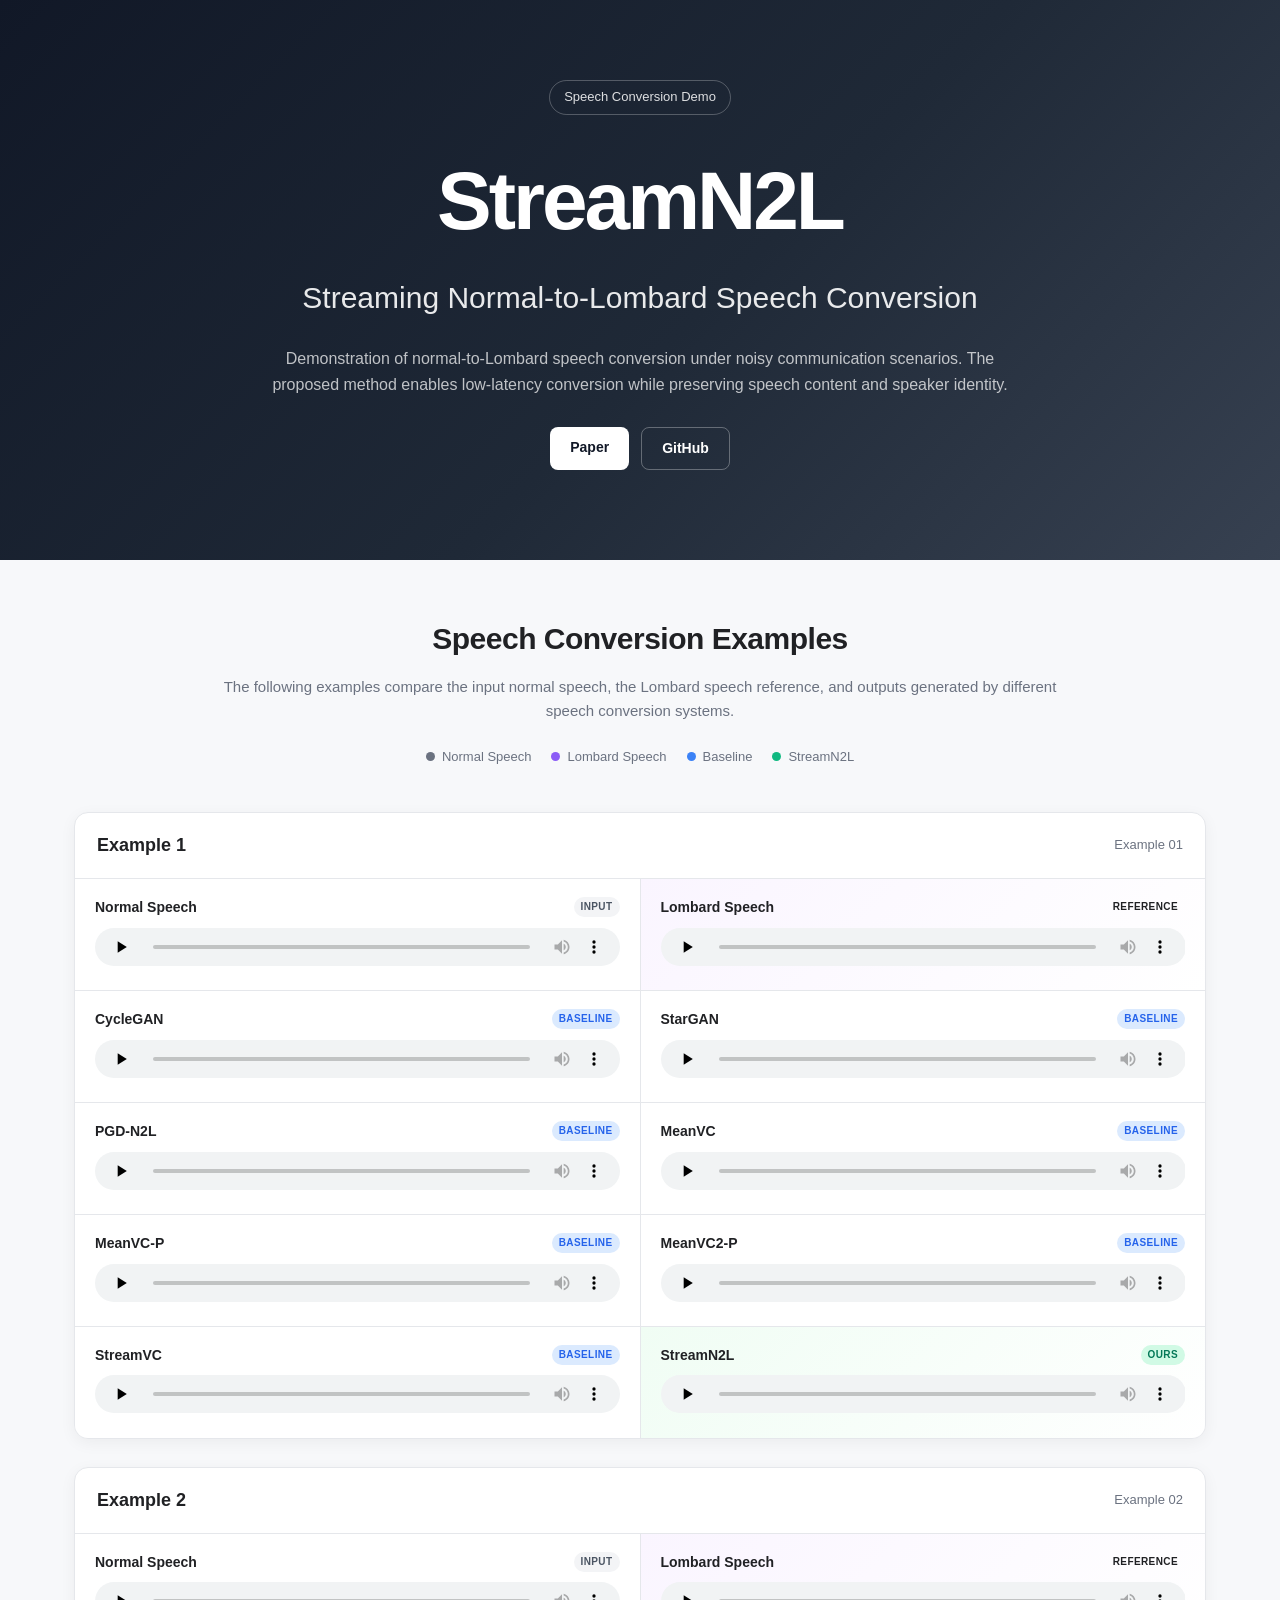
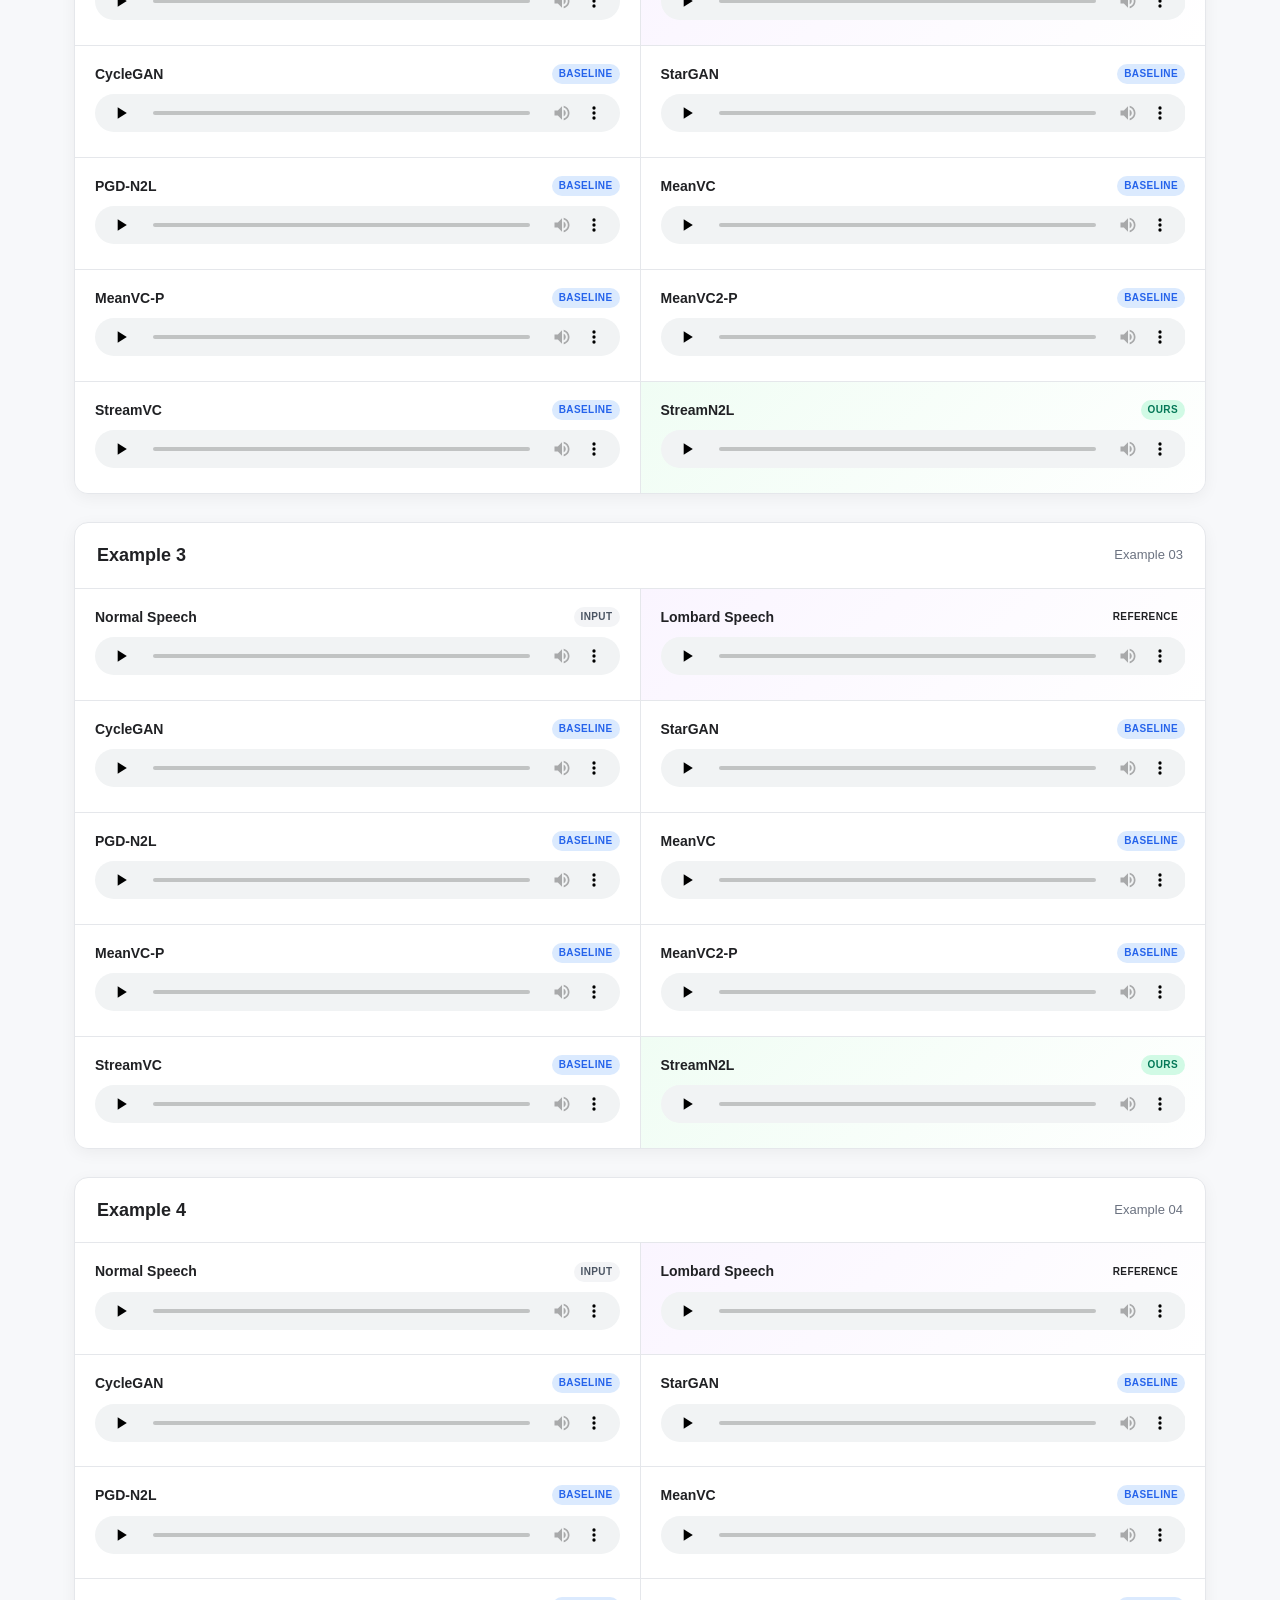
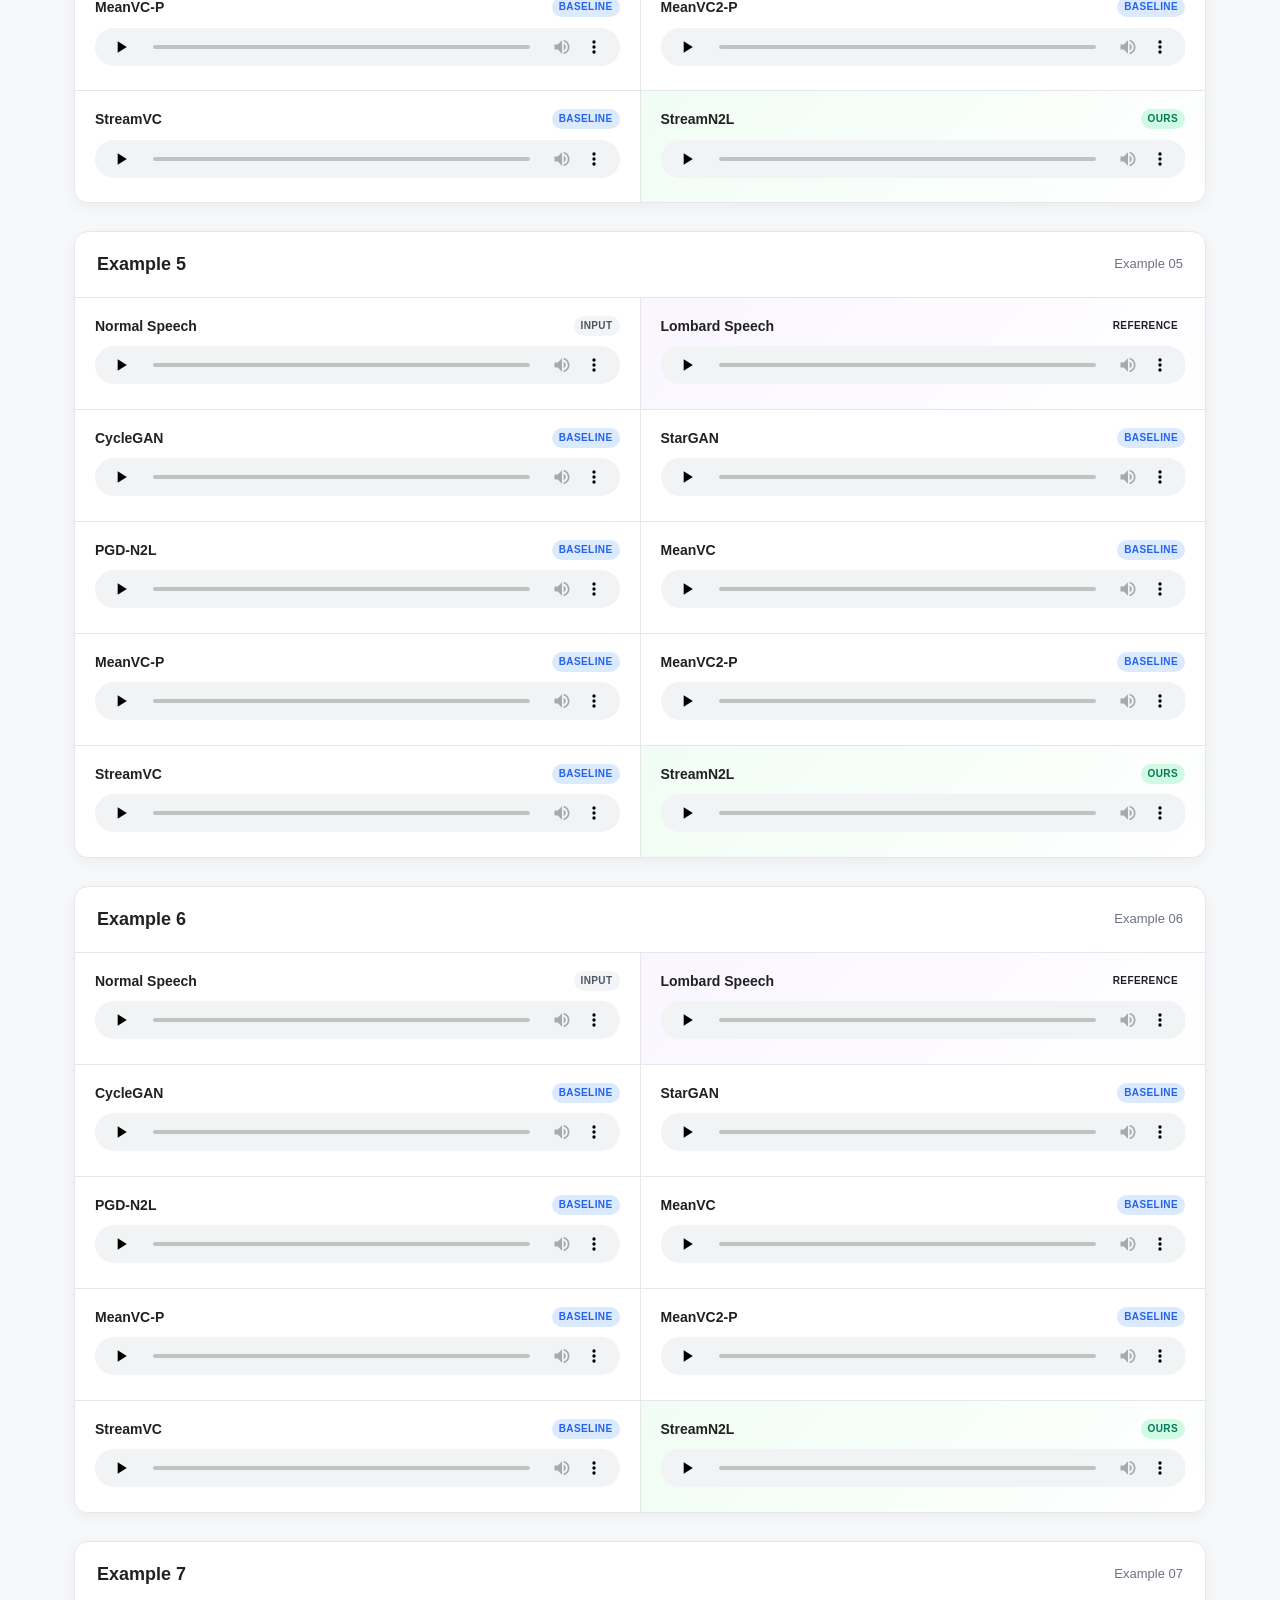
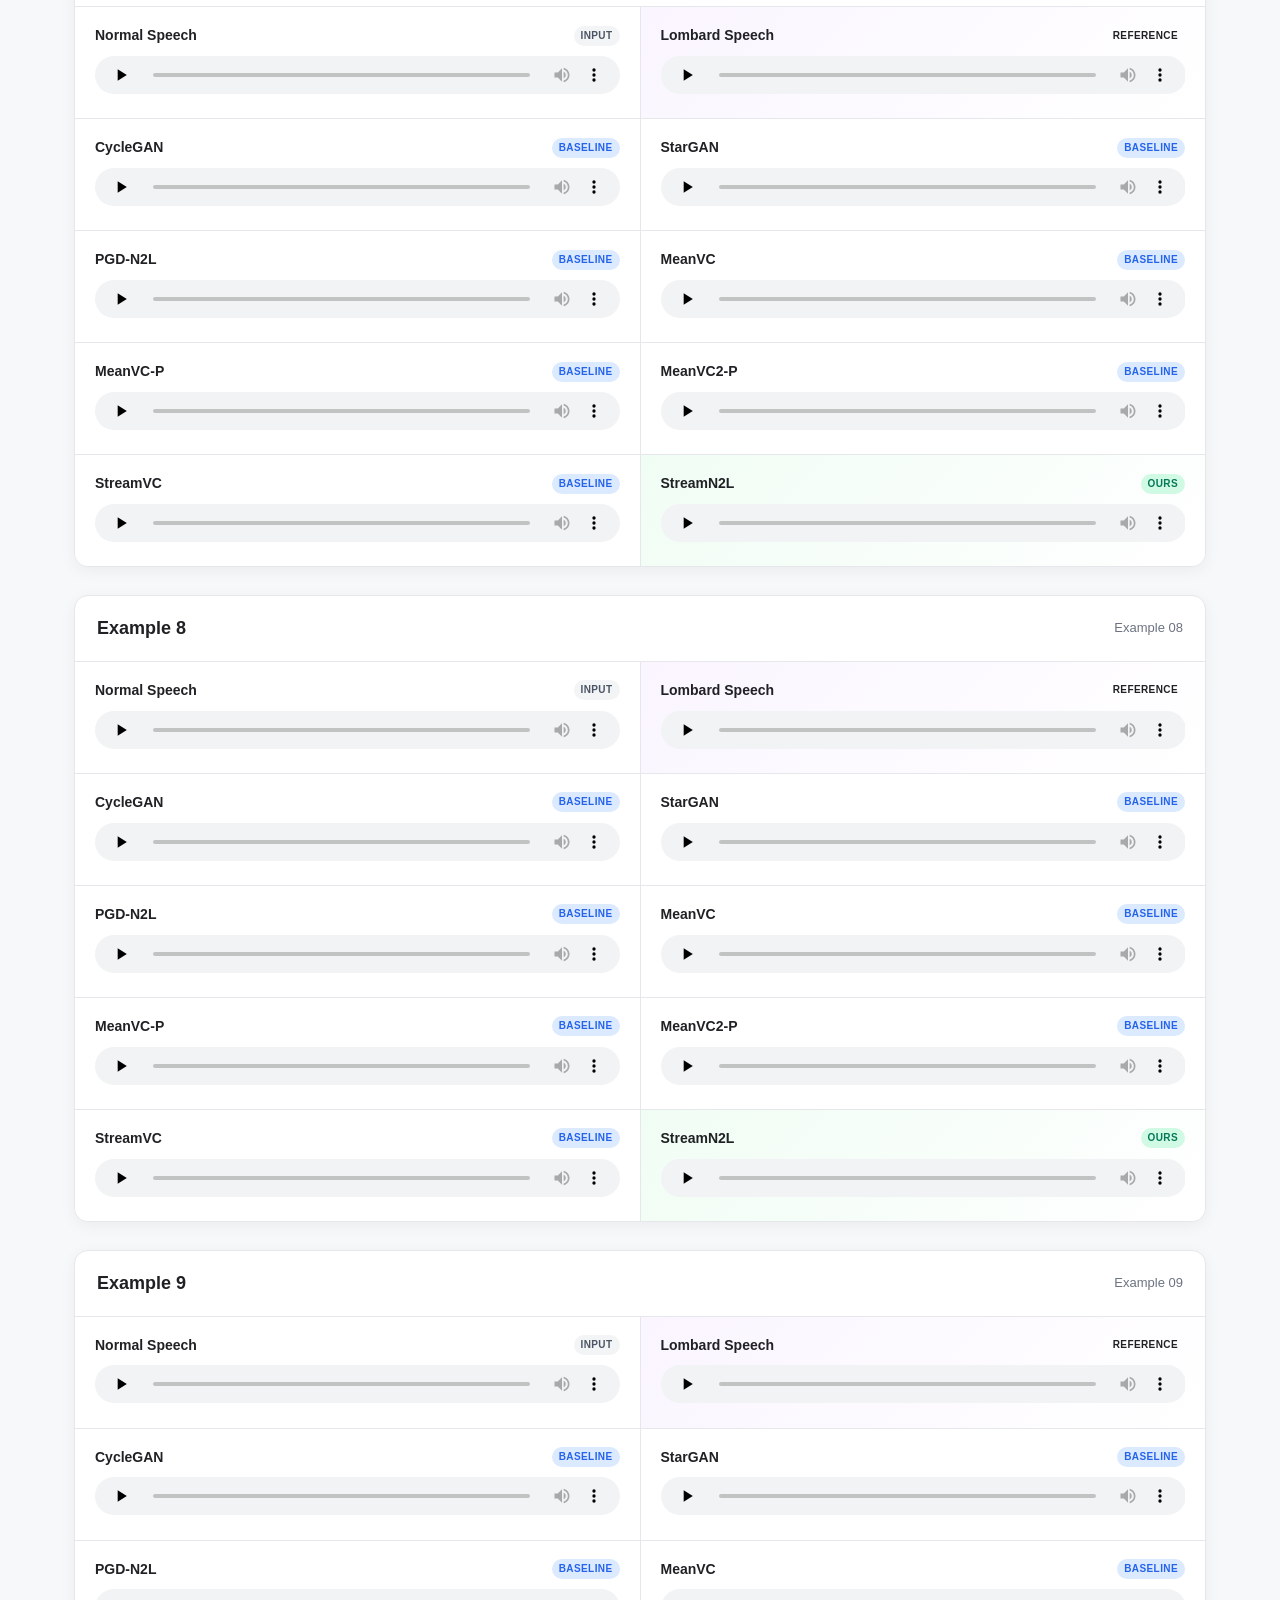
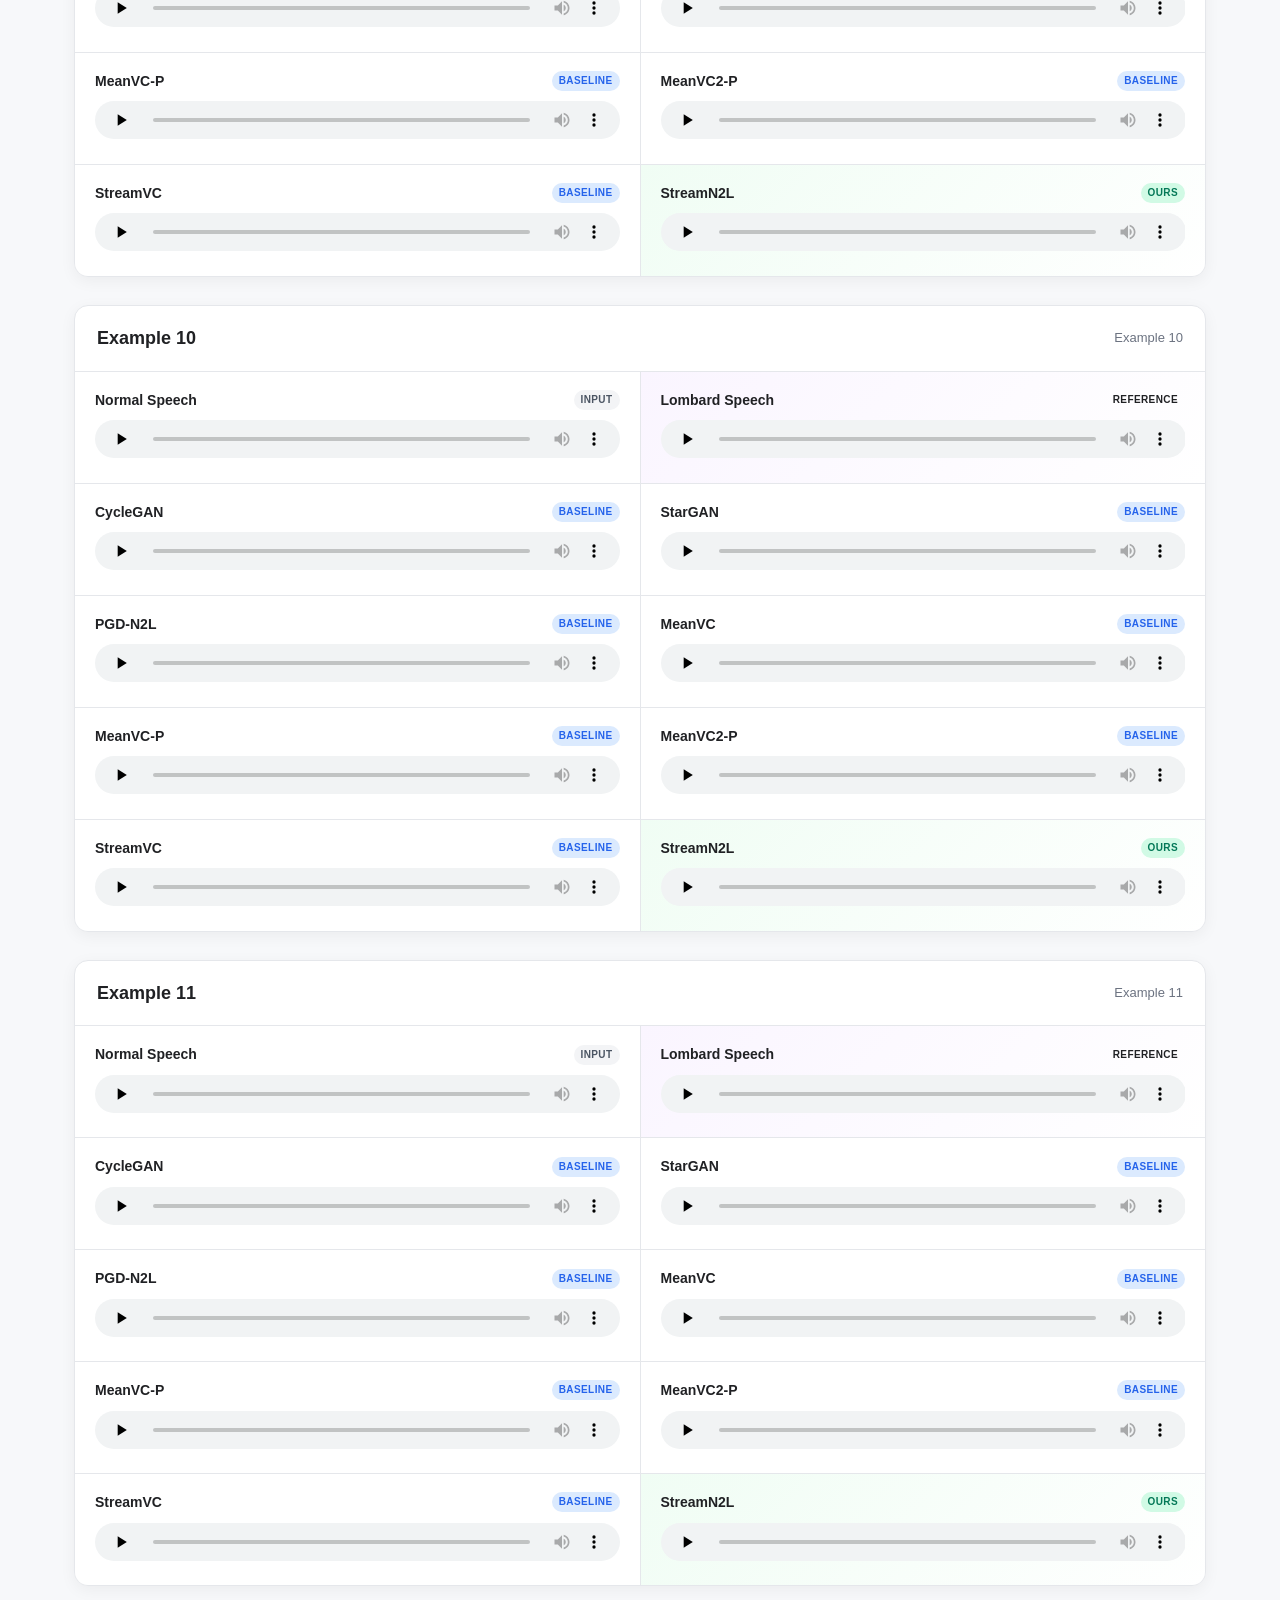
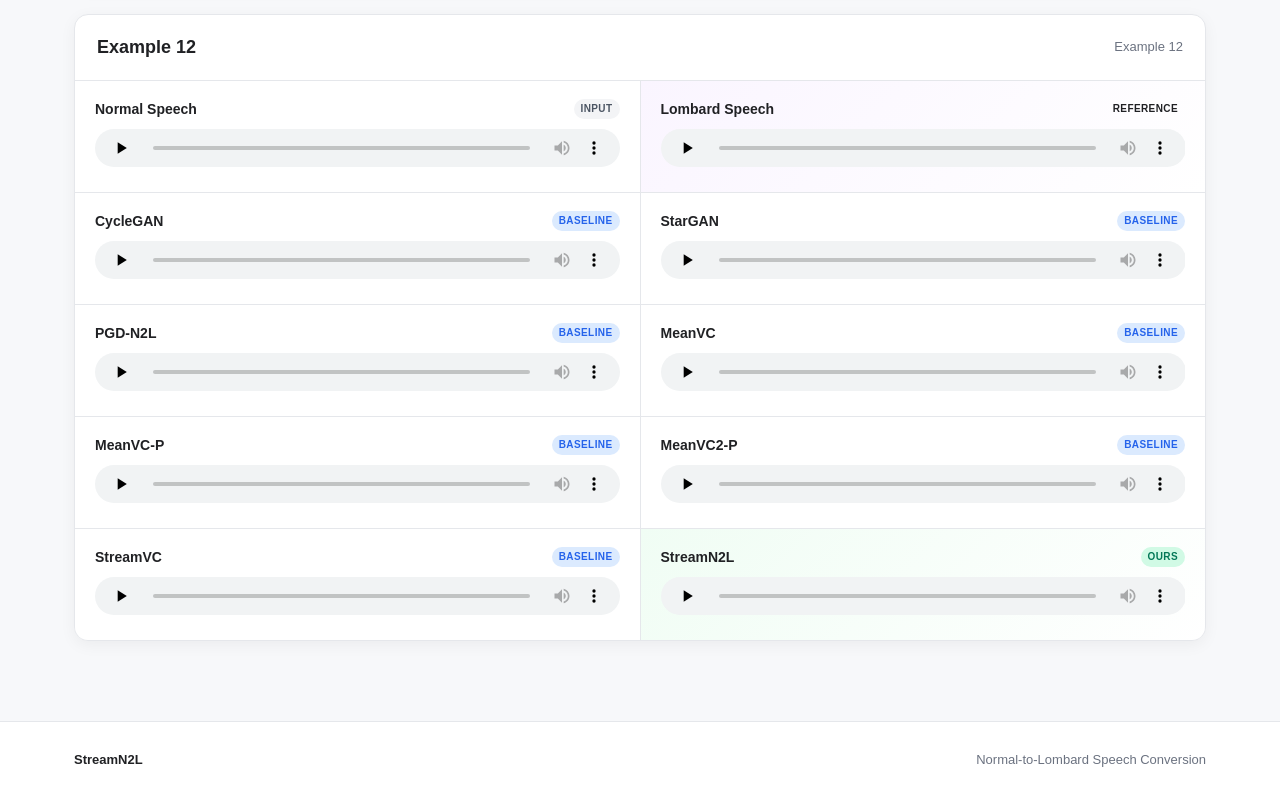
==== index.html @ 9d195c68 "Add StreamN2L demo html" ====
<!DOCTYPE html>
<html lang="en">
<head>
    <meta charset="UTF-8">
    <meta name="viewport" content="width=device-width, initial-scale=1.0">

    <title>StreamN2L | Speech Conversion Demo</title>

    <meta
        name="description"
        content="Speech conversion demo for StreamN2L."
    >

    <link rel="stylesheet" href="style.css">
</head>

<body>

<header class="hero">
    <div class="hero-container">

        <div class="badge">
            Speech Conversion Demo
        </div>

        <h1>
            StreamN2L
        </h1>

        <h2>
            Streaming Normal-to-Lombard Speech Conversion
        </h2>

        <p class="hero-description">
            Demonstration of normal-to-Lombard speech conversion under noisy
            communication scenarios. The proposed method enables low-latency
            conversion while preserving speech content and speaker identity.
        </p>

        <div class="hero-links">
            <a href="#" class="button primary">
                Paper
            </a>

            <a href="#" class="button secondary">
                GitHub
            </a>
        </div>

    </div>
</header>


<main class="container">

    <section class="intro">

        <h2>Speech Conversion Examples</h2>

        <p>
            The following examples compare the input normal speech, the
            Lombard speech reference, and outputs generated by different
            speech conversion systems.
        </p>

        <div class="legend">

            <div class="legend-item">
                <span class="legend-dot normal"></span>
                Normal Speech
            </div>

            <div class="legend-item">
                <span class="legend-dot target"></span>
                Lombard Speech
            </div>

            <div class="legend-item">
                <span class="legend-dot baseline"></span>
                Baseline
            </div>

            <div class="legend-item">
                <span class="legend-dot ours"></span>
                StreamN2L
            </div>

        </div>

    </section>


    <section id="examples" class="examples">
        <!-- Generated automatically by script.js -->
    </section>

</main>


<footer>

    <div class="footer-container">

        <strong>StreamN2L</strong>

        <span>
            Normal-to-Lombard Speech Conversion
        </span>

    </div>

</footer>


<script src="script.js"></script>

</body>
</html>
---- style.css ----
:root {
    --bg: #f7f8fa;
    --card: #ffffff;
    --text: #202124;
    --muted: #6b7280;
    --border: #e5e7eb;

    --normal: #6b7280;
    --target: #8b5cf6;
    --baseline: #3b82f6;
    --ours: #10b981;

    --accent: #111827;

    --shadow:
        0 4px 16px rgba(0, 0, 0, 0.05);
}


* {
    box-sizing: border-box;
}


html {
    scroll-behavior: smooth;
}


body {
    margin: 0;

    font-family:
        -apple-system,
        BlinkMacSystemFont,
        "Segoe UI",
        Roboto,
        Helvetica,
        Arial,
        sans-serif;

    color: var(--text);
    background: var(--bg);

    line-height: 1.6;
}


/* =========================
   Hero
   ========================= */

.hero {
    background:
        linear-gradient(
            135deg,
            #111827 0%,
            #1f2937 55%,
            #374151 100%
        );

    color: white;

    padding:
        80px 24px
        90px;
}


.hero-container {
    max-width: 1000px;

    margin: auto;

    text-align: center;
}


.badge {
    display: inline-block;

    padding: 6px 14px;

    border: 1px solid rgba(255,255,255,0.25);

    border-radius: 999px;

    font-size: 13px;

    color: rgba(255,255,255,0.85);

    margin-bottom: 20px;
}


.hero h1 {
    margin: 0;

    font-size: clamp(48px, 8vw, 82px);

    font-weight: 750;

    letter-spacing: -3px;
}


.hero h2 {
    margin:
        8px 0
        24px;

    font-size:
        clamp(20px, 3vw, 30px);

    font-weight: 450;

    color: rgba(255,255,255,0.9);
}


.hero-description {
    max-width: 760px;

    margin:
        0 auto
        30px;

    color: rgba(255,255,255,0.72);

    font-size: 16px;
}


.hero-links {
    display: flex;

    justify-content: center;

    gap: 12px;

    flex-wrap: wrap;
}


.button {
    display: inline-block;

    padding: 9px 20px;

    border-radius: 8px;

    text-decoration: none;

    font-size: 14px;

    font-weight: 600;

    transition:
        transform 0.15s ease,
        background 0.15s ease;
}


.button:hover {
    transform: translateY(-1px);
}


.button.primary {
    color: #111827;

    background: white;
}


.button.secondary {
    color: white;

    border:
        1px solid
        rgba(255,255,255,0.3);
}


/* =========================
   Main
   ========================= */

.container {
    max-width: 1180px;

    margin: auto;

    padding:
        55px 24px
        80px;
}


.intro {
    text-align: center;

    max-width: 850px;

    margin:
        0 auto
        45px;
}


.intro h2 {
    margin: 0 0 12px;

    font-size: 30px;

    letter-spacing: -0.5px;
}


.intro p {
    margin: 0;

    color: var(--muted);

    font-size: 15px;
}


/* =========================
   Legend
   ========================= */

.legend {
    display: flex;

    justify-content: center;

    flex-wrap: wrap;

    gap: 20px;

    margin-top: 24px;
}


.legend-item {
    display: flex;

    align-items: center;

    gap: 7px;

    font-size: 13px;

    color: var(--muted);
}


.legend-dot {
    width: 9px;

    height: 9px;

    border-radius: 50%;
}


.legend-dot.normal {
    background: var(--normal);
}


.legend-dot.target {
    background: var(--target);
}


.legend-dot.baseline {
    background: var(--baseline);
}


.legend-dot.ours {
    background: var(--ours);
}


/* =========================
   Examples
   ========================= */

.examples {
    display: flex;

    flex-direction: column;

    gap: 28px;
}


.example-card {
    background: var(--card);

    border:
        1px solid
        var(--border);

    border-radius: 14px;

    box-shadow: var(--shadow);

    overflow: hidden;
}


.example-header {
    display: flex;

    justify-content: space-between;

    align-items: center;

    padding:
        18px 22px;

    border-bottom:
        1px solid
        var(--border);
}


.example-title {
    margin: 0;

    font-size: 18px;

    font-weight: 650;
}


.example-number {
    color: var(--muted);

    font-size: 13px;
}


/* =========================
   Audio Grid
   ========================= */

.audio-grid {
    display: grid;

    grid-template-columns:
        repeat(2, minmax(0, 1fr));

    gap: 1px;

    background: var(--border);
}


.audio-item {
    background: white;

    padding:
        17px 20px;
}


.audio-item.ours {
    background:
        linear-gradient(
            135deg,
            #f0fdf4,
            #ffffff
        );
}


.audio-item.target {
    background:
        linear-gradient(
            135deg,
            #faf5ff,
            #ffffff
        );
}


.audio-label {
    display: flex;

    align-items: center;

    justify-content: space-between;

    margin-bottom: 9px;
}


.audio-name {
    display: flex;

    align-items: center;

    gap: 8px;

    font-size: 14px;

    font-weight: 600;
}


.audio-tag {
    font-size: 10px;

    font-weight: 650;

    padding:
        2px 7px;

    border-radius: 999px;

    text-transform: uppercase;

    letter-spacing: 0.4px;
}


.audio-tag.input {
    color: #4b5563;

    background: #f3f4f6;
}


.audio-tag.reference {
    color: #7c3aed;

    background: #ede9fe;
}


.audio-tag.baseline {
    color: #2563eb;

    background: #dbeafe;
}


.audio-tag.ours {
    color: #047857;

    background: #d1fae5;
}


.audio-player {
    width: 100%;

    height: 38px;
}


/* =========================
   Footer
   ========================= */

footer {
    border-top:
        1px solid
        var(--border);

    background: white;
}


.footer-container {
    max-width: 1180px;

    margin: auto;

    padding:
        28px 24px;

    display: flex;

    justify-content: space-between;

    gap: 15px;

    color: var(--muted);

    font-size: 13px;
}


.footer-container strong {
    color: var(--text);
}


/* =========================
   Responsive
   ========================= */

@media (max-width: 720px) {

    .hero {
        padding:
            60px 20px
            70px;
    }


    .container {
        padding:
            40px 16px
            60px;
    }


    .audio-grid {
        grid-template-columns: 1fr;
    }


    .example-header {
        padding:
            16px;
    }


    .audio-item {
        padding:
            15px 16px;
    }


    .footer-container {
        flex-direction: column;

        text-align: center;

        align-items: center;
    }

}
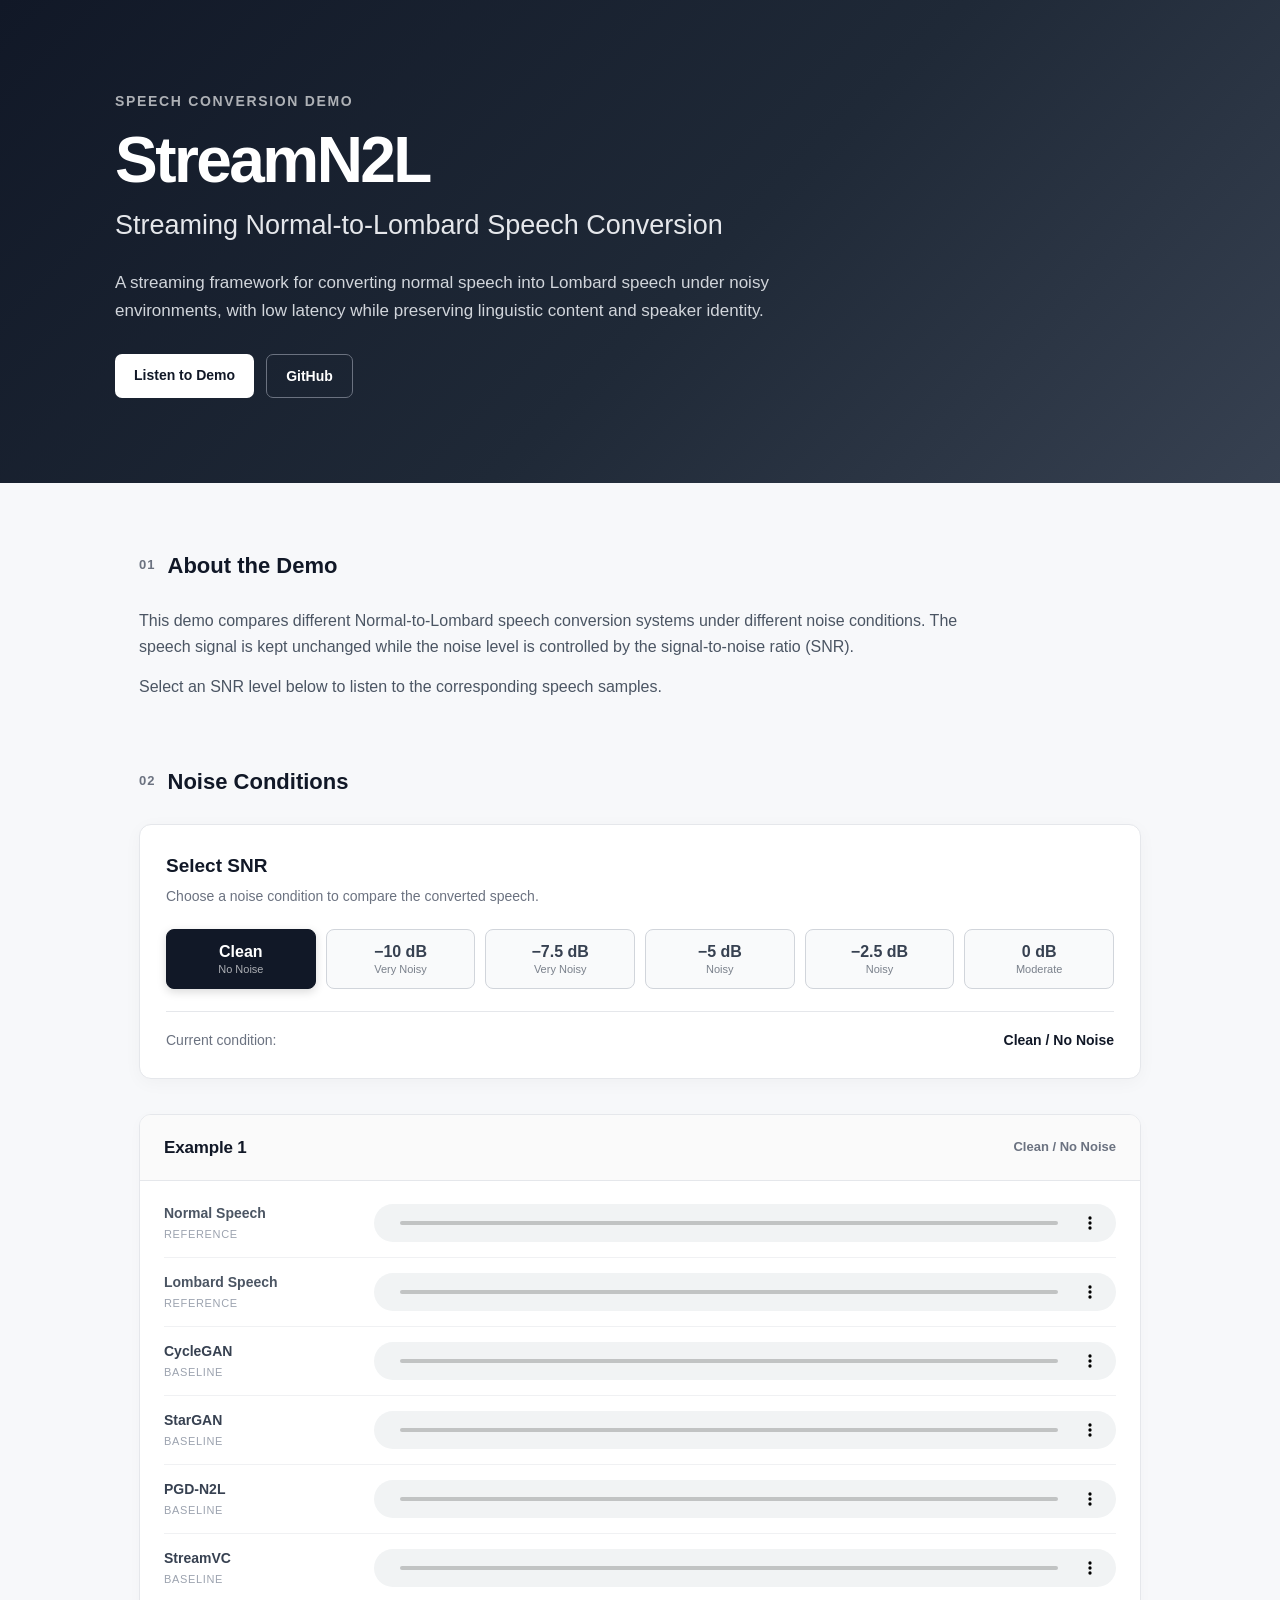
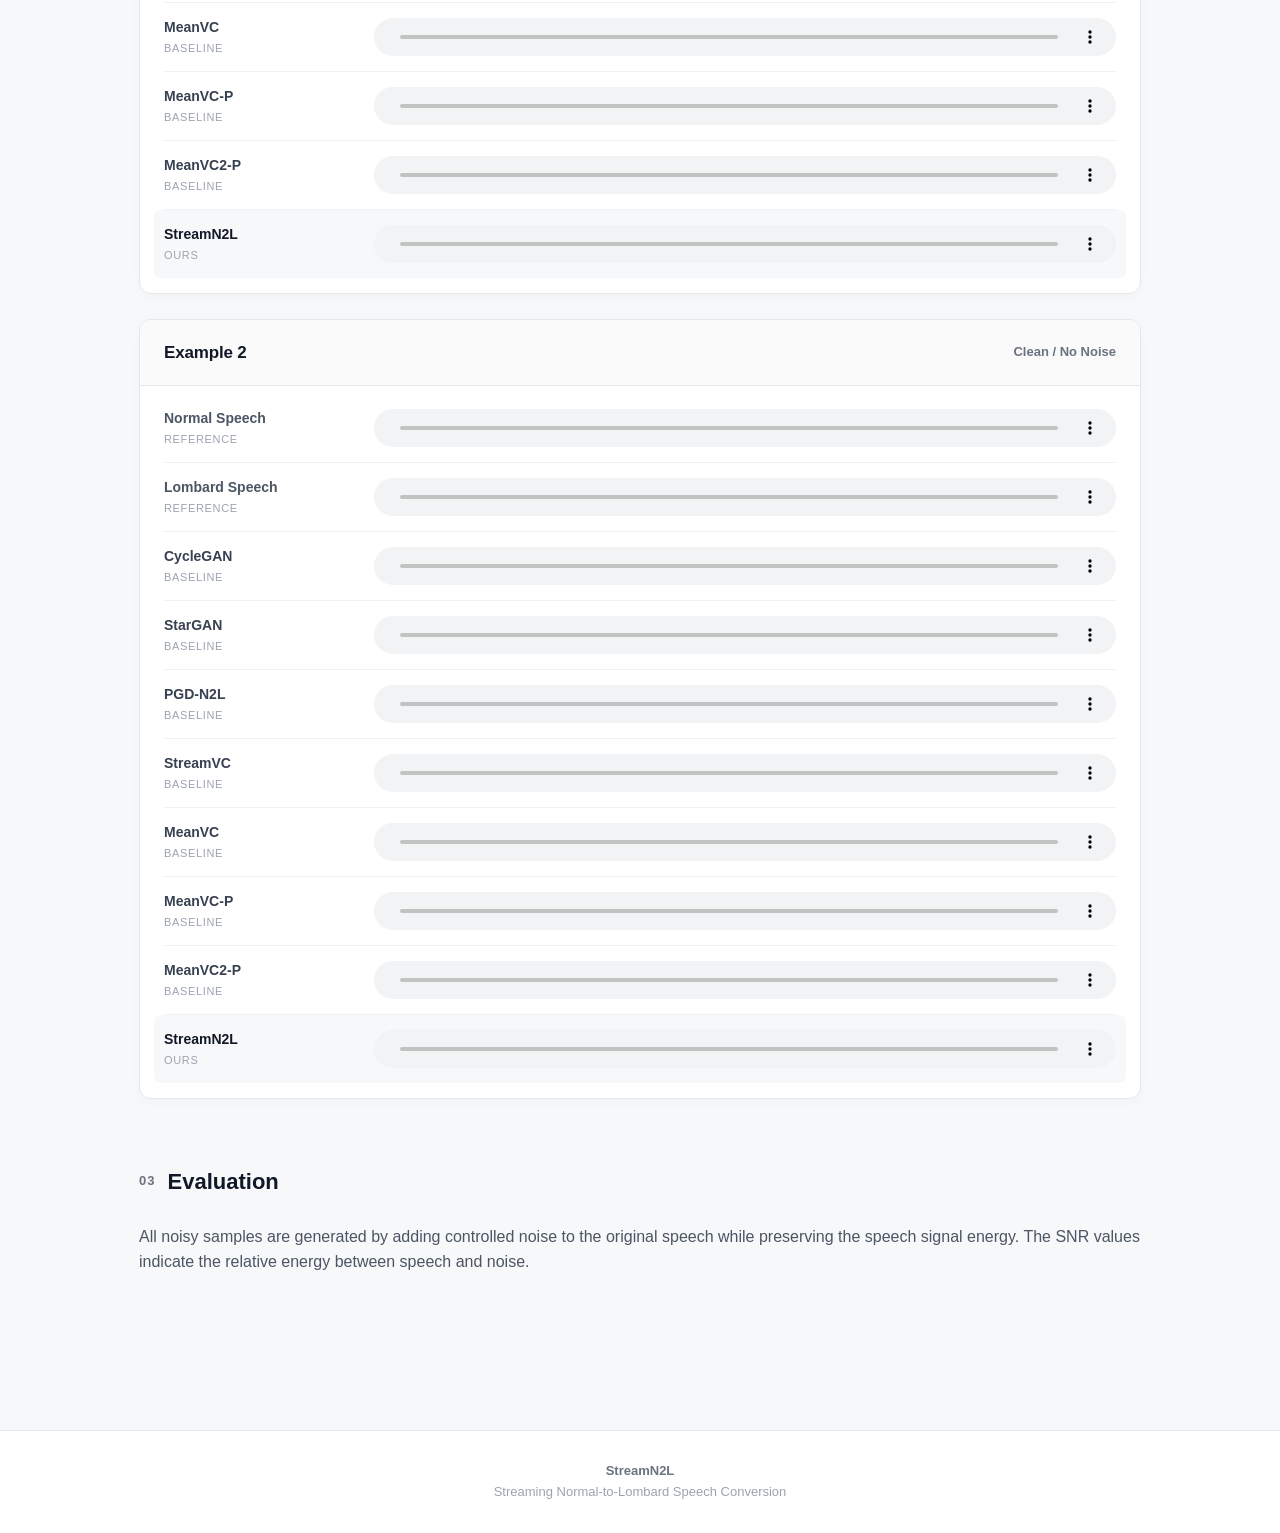
==== commit 3d7b6692: "your message" ====
--- a/index.html
+++ b/index.html
@@ -1,112 +1,223 @@
 <!DOCTYPE html>
 <html lang="en">
+
 <head>
     <meta charset="UTF-8">
-    <meta name="viewport" content="width=device-width, initial-scale=1.0">
-
-    <title>StreamN2L | Speech Conversion Demo</title>
-
-    <meta
-        name="description"
-        content="Speech conversion demo for StreamN2L."
-    >
-
-    <link rel="stylesheet" href="style.css">
+
+    <meta name="viewport"
+          content="width=device-width, initial-scale=1.0">
+
+    <title>StreamN2L | Streaming Normal-to-Lombard Speech Conversion</title>
+
+    <link rel="stylesheet"
+          href="style.css">
 </head>
 
 <body>
 
+<!-- =========================================================
+     Hero
+========================================================= -->
+
 <header class="hero">
-    <div class="hero-container">
-
-        <div class="badge">
+
+    <div class="hero-content">
+
+        <div class="project-label">
             Speech Conversion Demo
         </div>
 
-        <h1>
-            StreamN2L
-        </h1>
+        <h1>StreamN2L</h1>
 
         <h2>
             Streaming Normal-to-Lombard Speech Conversion
         </h2>
 
         <p class="hero-description">
-            Demonstration of normal-to-Lombard speech conversion under noisy
-            communication scenarios. The proposed method enables low-latency
-            conversion while preserving speech content and speaker identity.
-        </p>
-
-        <div class="hero-links">
-            <a href="#" class="button primary">
-                Paper
+            A streaming framework for converting normal speech
+            into Lombard speech under noisy environments,
+            with low latency while preserving linguistic content
+            and speaker identity.
+        </p>
+
+        <div class="hero-buttons">
+
+            <a class="button primary"
+               href="#demo">
+                Listen to Demo
             </a>
 
-            <a href="#" class="button secondary">
+            <a class="button secondary"
+               href="https://github.com/whitecchy/StreamN2L"
+               target="_blank">
                 GitHub
             </a>
+
         </div>
 
     </div>
+
 </header>
 
 
-<main class="container">
-
-    <section class="intro">
-
-        <h2>Speech Conversion Examples</h2>
+<!-- =========================================================
+     Main
+========================================================= -->
+
+<main>
+
+    <!-- Introduction -->
+
+    <section class="section intro">
+
+        <div class="section-title">
+            <span>01</span>
+            About the Demo
+        </div>
 
         <p>
-            The following examples compare the input normal speech, the
-            Lombard speech reference, and outputs generated by different
-            speech conversion systems.
-        </p>
-
-        <div class="legend">
-
-            <div class="legend-item">
-                <span class="legend-dot normal"></span>
-                Normal Speech
+            This demo compares different Normal-to-Lombard
+            speech conversion systems under different noise
+            conditions. The speech signal is kept unchanged
+            while the noise level is controlled by the
+            signal-to-noise ratio (SNR).
+        </p>
+
+        <p>
+            Select an SNR level below to listen to the
+            corresponding speech samples.
+        </p>
+
+    </section>
+
+
+    <!-- =====================================================
+         Noise selector
+    ====================================================== -->
+
+    <section class="section" id="demo">
+
+        <div class="section-title">
+            <span>02</span>
+            Noise Conditions
+        </div>
+
+        <div class="noise-panel">
+
+            <div class="noise-description">
+
+                <div class="noise-heading">
+                    Select SNR
+                </div>
+
+                <div class="noise-subheading">
+                    Choose a noise condition to compare
+                    the converted speech.
+                </div>
+
             </div>
 
-            <div class="legend-item">
-                <span class="legend-dot target"></span>
-                Lombard Speech
+
+            <div class="snr-selector">
+
+                <button class="snr-button active"
+                        data-snr="clean">
+                    <span class="snr-value">Clean</span>
+                    <span class="snr-label">No Noise</span>
+                </button>
+
+                <button class="snr-button"
+                        data-snr="-10">
+                    <span class="snr-value">−10 dB</span>
+                    <span class="snr-label">Very Noisy</span>
+                </button>
+
+                <button class="snr-button"
+                        data-snr="-7.5">
+                    <span class="snr-value">−7.5 dB</span>
+                    <span class="snr-label">Very Noisy</span>
+                </button>
+
+                <button class="snr-button"
+                        data-snr="-5">
+                    <span class="snr-value">−5 dB</span>
+                    <span class="snr-label">Noisy</span>
+                </button>
+
+                <button class="snr-button"
+                        data-snr="-2.5">
+                    <span class="snr-value">−2.5 dB</span>
+                    <span class="snr-label">Noisy</span>
+                </button>
+
+                <button class="snr-button"
+                        data-snr="0">
+                    <span class="snr-value">0 dB</span>
+                    <span class="snr-label">Moderate</span>
+                </button>
+
             </div>
 
-            <div class="legend-item">
-                <span class="legend-dot baseline"></span>
-                Baseline
+
+            <div class="current-condition">
+
+                <span>
+                    Current condition:
+                </span>
+
+                <strong id="current-snr">
+                    Clean / No Noise
+                </strong>
+
             </div>
 
-            <div class="legend-item">
-                <span class="legend-dot ours"></span>
-                StreamN2L
-            </div>
-
-        </div>
+        </div>
+
+
+        <!-- =================================================
+             Examples
+        ================================================== -->
+
+        <div id="examples-container"></div>
 
     </section>
 
 
-    <section id="examples" class="examples">
-        <!-- Generated automatically by script.js -->
+    <!-- =====================================================
+         Notes
+    ====================================================== -->
+
+    <section class="section notes">
+
+        <div class="section-title">
+            <span>03</span>
+            Evaluation
+        </div>
+
+        <p>
+            All noisy samples are generated by adding controlled
+            noise to the original speech while preserving the
+            speech signal energy. The SNR values indicate the
+            relative energy between speech and noise.
+        </p>
+
     </section>
 
 </main>
 
 
+<!-- =========================================================
+     Footer
+========================================================= -->
+
 <footer>
 
-    <div class="footer-container">
-
+    <div>
         <strong>StreamN2L</strong>
-
-        <span>
-            Normal-to-Lombard Speech Conversion
-        </span>
-
+    </div>
+
+    <div>
+        Streaming Normal-to-Lombard Speech Conversion
     </div>
 
 </footer>
--- a/style.css
+++ b/style.css
@@ -1,35 +1,17 @@
-:root {
-    --bg: #f7f8fa;
-    --card: #ffffff;
-    --text: #202124;
-    --muted: #6b7280;
-    --border: #e5e7eb;
-
-    --normal: #6b7280;
-    --target: #8b5cf6;
-    --baseline: #3b82f6;
-    --ours: #10b981;
-
-    --accent: #111827;
-
-    --shadow:
-        0 4px 16px rgba(0, 0, 0, 0.05);
-}
-
+/* ============================================================
+   Global
+============================================================ */
 
 * {
     box-sizing: border-box;
 }
 
-
 html {
     scroll-behavior: smooth;
 }
 
-
 body {
     margin: 0;
-
     font-family:
         -apple-system,
         BlinkMacSystemFont,
@@ -39,16 +21,16 @@
         Arial,
         sans-serif;
 
-    color: var(--text);
-    background: var(--bg);
+    color: #1f2937;
+    background: #f7f8fa;
 
     line-height: 1.6;
 }
 
 
-/* =========================
+/* ============================================================
    Hero
-   ========================= */
+============================================================ */
 
 .hero {
     background:
@@ -62,59 +44,52 @@
     color: white;
 
     padding:
-        80px 24px
-        90px;
-}
-
-
-.hero-container {
-    max-width: 1000px;
-
+        90px 24px
+        85px;
+}
+
+
+.hero-content {
+    max-width: 1050px;
     margin: auto;
-
-    text-align: center;
-}
-
-
-.badge {
-    display: inline-block;
-
-    padding: 6px 14px;
-
-    border: 1px solid rgba(255,255,255,0.25);
-
-    border-radius: 999px;
-
-    font-size: 13px;
-
-    color: rgba(255,255,255,0.85);
-
-    margin-bottom: 20px;
+}
+
+
+.project-label {
+    font-size: 14px;
+    font-weight: 600;
+
+    letter-spacing: 0.12em;
+    text-transform: uppercase;
+
+    opacity: 0.65;
+
+    margin-bottom: 16px;
 }
 
 
 .hero h1 {
+    font-size: 64px;
+    line-height: 1;
+
+    margin:
+        0 0 16px;
+
+    font-weight: 750;
+
+    letter-spacing: -0.04em;
+}
+
+
+.hero h2 {
     margin: 0;
 
-    font-size: clamp(48px, 8vw, 82px);
-
-    font-weight: 750;
-
-    letter-spacing: -3px;
-}
-
-
-.hero h2 {
-    margin:
-        8px 0
-        24px;
-
-    font-size:
-        clamp(20px, 3vw, 30px);
-
+    font-size: 27px;
     font-weight: 450;
 
-    color: rgba(255,255,255,0.9);
+    line-height: 1.3;
+
+    color: #e5e7eb;
 }
 
 
@@ -122,37 +97,31 @@
     max-width: 760px;
 
     margin:
-        0 auto
-        30px;
-
-    color: rgba(255,255,255,0.72);
-
-    font-size: 16px;
-}
-
-
-.hero-links {
+        26px 0 30px;
+
+    font-size: 17px;
+
+    color: #d1d5db;
+}
+
+
+.hero-buttons {
     display: flex;
-
-    justify-content: center;
-
     gap: 12px;
-
-    flex-wrap: wrap;
 }
 
 
 .button {
     display: inline-block;
 
-    padding: 9px 20px;
-
-    border-radius: 8px;
+    padding:
+        10px 19px;
+
+    border-radius: 7px;
 
     text-decoration: none;
 
     font-size: 14px;
-
     font-weight: 600;
 
     transition:
@@ -167,384 +136,529 @@
 
 
 .button.primary {
+    background: white;
     color: #111827;
+}
+
+
+.button.secondary {
+    border: 1px solid #6b7280;
+    color: white;
+}
+
+
+/* ============================================================
+   Main
+============================================================ */
+
+main {
+    max-width: 1050px;
+
+    margin: auto;
+
+    padding:
+        65px 24px
+        90px;
+}
+
+
+.section {
+    margin-bottom: 65px;
+}
+
+
+.section-title {
+    display: flex;
+    align-items: center;
+    gap: 12px;
+
+    margin-bottom: 25px;
+
+    font-size: 22px;
+    font-weight: 700;
+
+    color: #111827;
+}
+
+
+.section-title span {
+    font-size: 13px;
+
+    color: #6b7280;
+
+    font-weight: 600;
+
+    letter-spacing: 0.08em;
+}
+
+
+.intro {
+    max-width: 850px;
+}
+
+
+.intro p,
+.notes p {
+    font-size: 16px;
+
+    color: #4b5563;
+
+    margin:
+        0 0 14px;
+}
+
+
+/* ============================================================
+   Noise panel
+============================================================ */
+
+.noise-panel {
 
     background: white;
-}
-
-
-.button.secondary {
+
+    border:
+        1px solid #e5e7eb;
+
+    border-radius: 12px;
+
+    padding: 26px;
+
+    margin-bottom: 35px;
+
+    box-shadow:
+        0 4px 18px
+        rgba(0, 0, 0, 0.035);
+}
+
+
+.noise-heading {
+    font-size: 19px;
+
+    font-weight: 700;
+
+    color: #111827;
+}
+
+
+.noise-subheading {
+    font-size: 14px;
+
+    color: #6b7280;
+
+    margin-top: 3px;
+}
+
+
+.snr-selector {
+
+    display: grid;
+
+    grid-template-columns:
+        repeat(6, 1fr);
+
+    gap: 10px;
+
+    margin-top: 22px;
+}
+
+
+.snr-button {
+
+    border:
+        1px solid #d1d5db;
+
+    background: #f9fafb;
+
+    border-radius: 8px;
+
+    padding:
+        13px 8px;
+
+    cursor: pointer;
+
+    transition:
+        all 0.15s ease;
+
+    color: #374151;
+}
+
+
+.snr-button:hover {
+
+    border-color: #9ca3af;
+
+    background: #f3f4f6;
+}
+
+
+.snr-button.active {
+
+    background: #111827;
+
+    border-color: #111827;
+
     color: white;
 
+    box-shadow:
+        0 3px 10px
+        rgba(0, 0, 0, 0.15);
+}
+
+
+.snr-value {
+
+    display: block;
+
+    font-size: 16px;
+
+    font-weight: 700;
+}
+
+
+.snr-label {
+
+    display: block;
+
+    margin-top: 2px;
+
+    font-size: 11px;
+
+    opacity: 0.65;
+}
+
+
+.current-condition {
+
+    display: flex;
+
+    justify-content: space-between;
+
+    align-items: center;
+
+    margin-top: 22px;
+
+    padding-top: 17px;
+
+    border-top:
+        1px solid #e5e7eb;
+
+    font-size: 14px;
+
+    color: #6b7280;
+}
+
+
+.current-condition strong {
+
+    color: #111827;
+
+    font-weight: 700;
+}
+
+
+/* ============================================================
+   Example card
+============================================================ */
+
+.example-card {
+
+    background: white;
+
     border:
-        1px solid
-        rgba(255,255,255,0.3);
-}
-
-
-/* =========================
-   Main
-   ========================= */
-
-.container {
-    max-width: 1180px;
-
-    margin: auto;
-
-    padding:
-        55px 24px
-        80px;
-}
-
-
-.intro {
+        1px solid #e5e7eb;
+
+    border-radius: 12px;
+
+    margin-bottom: 25px;
+
+    overflow: hidden;
+
+    box-shadow:
+        0 3px 14px
+        rgba(0, 0, 0, 0.025);
+}
+
+
+.example-header {
+
+    display: flex;
+
+    justify-content: space-between;
+
+    align-items: center;
+
+    padding:
+        19px 24px;
+
+    border-bottom:
+        1px solid #e5e7eb;
+
+    background: #fafafa;
+}
+
+
+.example-title {
+
+    font-size: 17px;
+
+    font-weight: 700;
+
+    color: #111827;
+}
+
+
+.example-number {
+
+    letter-spacing: -0.01em;
+}
+
+
+.example-condition {
+
+    font-size: 13px;
+
+    font-weight: 600;
+
+    color: #6b7280;
+}
+
+
+/* ============================================================
+   Audio list
+============================================================ */
+
+.audio-list {
+
+    padding:
+        8px 24px
+        15px;
+}
+
+
+.audio-item {
+
+    display: grid;
+
+    grid-template-columns:
+        190px 1fr;
+
+    gap: 20px;
+
+    align-items: center;
+
+    padding:
+        13px 0;
+
+    border-bottom:
+        1px solid #f0f1f3;
+}
+
+
+.audio-item:last-child {
+    border-bottom: none;
+}
+
+
+.audio-info {
+    min-width: 0;
+}
+
+
+.audio-name {
+
+    font-size: 14px;
+
+    font-weight: 600;
+
+    color: #374151;
+}
+
+
+.audio-category {
+
+    margin-top: 2px;
+
+    font-size: 11px;
+
+    text-transform: uppercase;
+
+    letter-spacing: 0.06em;
+
+    color: #9ca3af;
+}
+
+
+/* ------------------------------------------------------------
+   Ours
+------------------------------------------------------------ */
+
+.audio-item.ours {
+
+    margin-left: -10px;
+    margin-right: -10px;
+
+    padding-left: 10px;
+    padding-right: 10px;
+
+    border-radius: 6px;
+
+    background: #f7f8fa;
+}
+
+
+.audio-item.ours .audio-name {
+
+    color: #111827;
+
+    font-weight: 750;
+}
+
+
+/* ------------------------------------------------------------
+   Reference
+------------------------------------------------------------ */
+
+.audio-item.reference .audio-name {
+
+    color: #4b5563;
+}
+
+
+/* ------------------------------------------------------------
+   Audio control
+------------------------------------------------------------ */
+
+audio {
+
+    width: 100%;
+
+    height: 38px;
+}
+
+
+/* ============================================================
+   Missing audio
+============================================================ */
+
+.audio-missing {
+
+    display: none;
+}
+
+
+/* ============================================================
+   Footer
+============================================================ */
+
+footer {
+
+    border-top:
+        1px solid #e5e7eb;
+
+    padding:
+        30px 24px;
+
     text-align: center;
 
-    max-width: 850px;
-
-    margin:
-        0 auto
-        45px;
-}
-
-
-.intro h2 {
-    margin: 0 0 12px;
-
-    font-size: 30px;
-
-    letter-spacing: -0.5px;
-}
-
-
-.intro p {
-    margin: 0;
-
-    color: var(--muted);
-
-    font-size: 15px;
-}
-
-
-/* =========================
-   Legend
-   ========================= */
-
-.legend {
-    display: flex;
-
-    justify-content: center;
-
-    flex-wrap: wrap;
-
-    gap: 20px;
-
-    margin-top: 24px;
-}
-
-
-.legend-item {
-    display: flex;
-
-    align-items: center;
-
-    gap: 7px;
-
     font-size: 13px;
 
-    color: var(--muted);
-}
-
-
-.legend-dot {
-    width: 9px;
-
-    height: 9px;
-
-    border-radius: 50%;
-}
-
-
-.legend-dot.normal {
-    background: var(--normal);
-}
-
-
-.legend-dot.target {
-    background: var(--target);
-}
-
-
-.legend-dot.baseline {
-    background: var(--baseline);
-}
-
-
-.legend-dot.ours {
-    background: var(--ours);
-}
-
-
-/* =========================
-   Examples
-   ========================= */
-
-.examples {
-    display: flex;
-
-    flex-direction: column;
-
-    gap: 28px;
-}
-
-
-.example-card {
-    background: var(--card);
-
-    border:
-        1px solid
-        var(--border);
-
-    border-radius: 14px;
-
-    box-shadow: var(--shadow);
-
-    overflow: hidden;
-}
-
-
-.example-header {
-    display: flex;
-
-    justify-content: space-between;
-
-    align-items: center;
-
-    padding:
-        18px 22px;
-
-    border-bottom:
-        1px solid
-        var(--border);
-}
-
-
-.example-title {
-    margin: 0;
-
-    font-size: 18px;
-
-    font-weight: 650;
-}
-
-
-.example-number {
-    color: var(--muted);
-
-    font-size: 13px;
-}
-
-
-/* =========================
-   Audio Grid
-   ========================= */
-
-.audio-grid {
-    display: grid;
-
-    grid-template-columns:
-        repeat(2, minmax(0, 1fr));
-
-    gap: 1px;
-
-    background: var(--border);
-}
-
-
-.audio-item {
+    color: #9ca3af;
+
     background: white;
-
-    padding:
-        17px 20px;
-}
-
-
-.audio-item.ours {
-    background:
-        linear-gradient(
-            135deg,
-            #f0fdf4,
-            #ffffff
-        );
-}
-
-
-.audio-item.target {
-    background:
-        linear-gradient(
-            135deg,
-            #faf5ff,
-            #ffffff
-        );
-}
-
-
-.audio-label {
-    display: flex;
-
-    align-items: center;
-
-    justify-content: space-between;
-
-    margin-bottom: 9px;
-}
-
-
-.audio-name {
-    display: flex;
-
-    align-items: center;
-
-    gap: 8px;
-
-    font-size: 14px;
-
-    font-weight: 600;
-}
-
-
-.audio-tag {
-    font-size: 10px;
-
-    font-weight: 650;
-
-    padding:
-        2px 7px;
-
-    border-radius: 999px;
-
-    text-transform: uppercase;
-
-    letter-spacing: 0.4px;
-}
-
-
-.audio-tag.input {
-    color: #4b5563;
-
-    background: #f3f4f6;
-}
-
-
-.audio-tag.reference {
-    color: #7c3aed;
-
-    background: #ede9fe;
-}
-
-
-.audio-tag.baseline {
-    color: #2563eb;
-
-    background: #dbeafe;
-}
-
-
-.audio-tag.ours {
-    color: #047857;
-
-    background: #d1fae5;
-}
-
-
-.audio-player {
-    width: 100%;
-
-    height: 38px;
-}
-
-
-/* =========================
-   Footer
-   ========================= */
-
-footer {
-    border-top:
-        1px solid
-        var(--border);
-
-    background: white;
-}
-
-
-.footer-container {
-    max-width: 1180px;
-
-    margin: auto;
-
-    padding:
-        28px 24px;
-
-    display: flex;
-
-    justify-content: space-between;
-
-    gap: 15px;
-
-    color: var(--muted);
-
-    font-size: 13px;
-}
-
-
-.footer-container strong {
-    color: var(--text);
-}
-
-
-/* =========================
+}
+
+
+footer strong {
+
+    color: #6b7280;
+}
+
+
+/* ============================================================
    Responsive
-   ========================= */
-
-@media (max-width: 720px) {
+============================================================ */
+
+@media (
+    max-width: 800px
+) {
 
     .hero {
         padding:
-            60px 20px
-            70px;
-    }
-
-
-    .container {
+            65px 20px;
+    }
+
+
+    .hero h1 {
+        font-size: 48px;
+    }
+
+
+    .hero h2 {
+        font-size: 22px;
+    }
+
+
+    .snr-selector {
+
+        grid-template-columns:
+            repeat(3, 1fr);
+    }
+
+
+    .audio-item {
+
+        grid-template-columns:
+            1fr;
+
+        gap: 8px;
+    }
+
+}
+
+
+@media (
+    max-width: 500px
+) {
+
+    main {
         padding:
-            40px 16px
+            45px 16px
             60px;
     }
 
 
-    .audio-grid {
-        grid-template-columns: 1fr;
+    .hero {
+        padding:
+            55px 18px;
+    }
+
+
+    .hero h1 {
+        font-size: 42px;
+    }
+
+
+    .snr-selector {
+
+        grid-template-columns:
+            repeat(2, 1fr);
     }
 
 
     .example-header {
-        padding:
-            16px;
-    }
-
-
-    .audio-item {
-        padding:
-            15px 16px;
-    }
-
-
-    .footer-container {
+
+        align-items: flex-start;
+
         flex-direction: column;
 
-        text-align: center;
-
-        align-items: center;
+        gap: 5px;
+    }
+
+
+    .audio-list {
+
+        padding-left: 16px;
+        padding-right: 16px;
     }
 
 }
